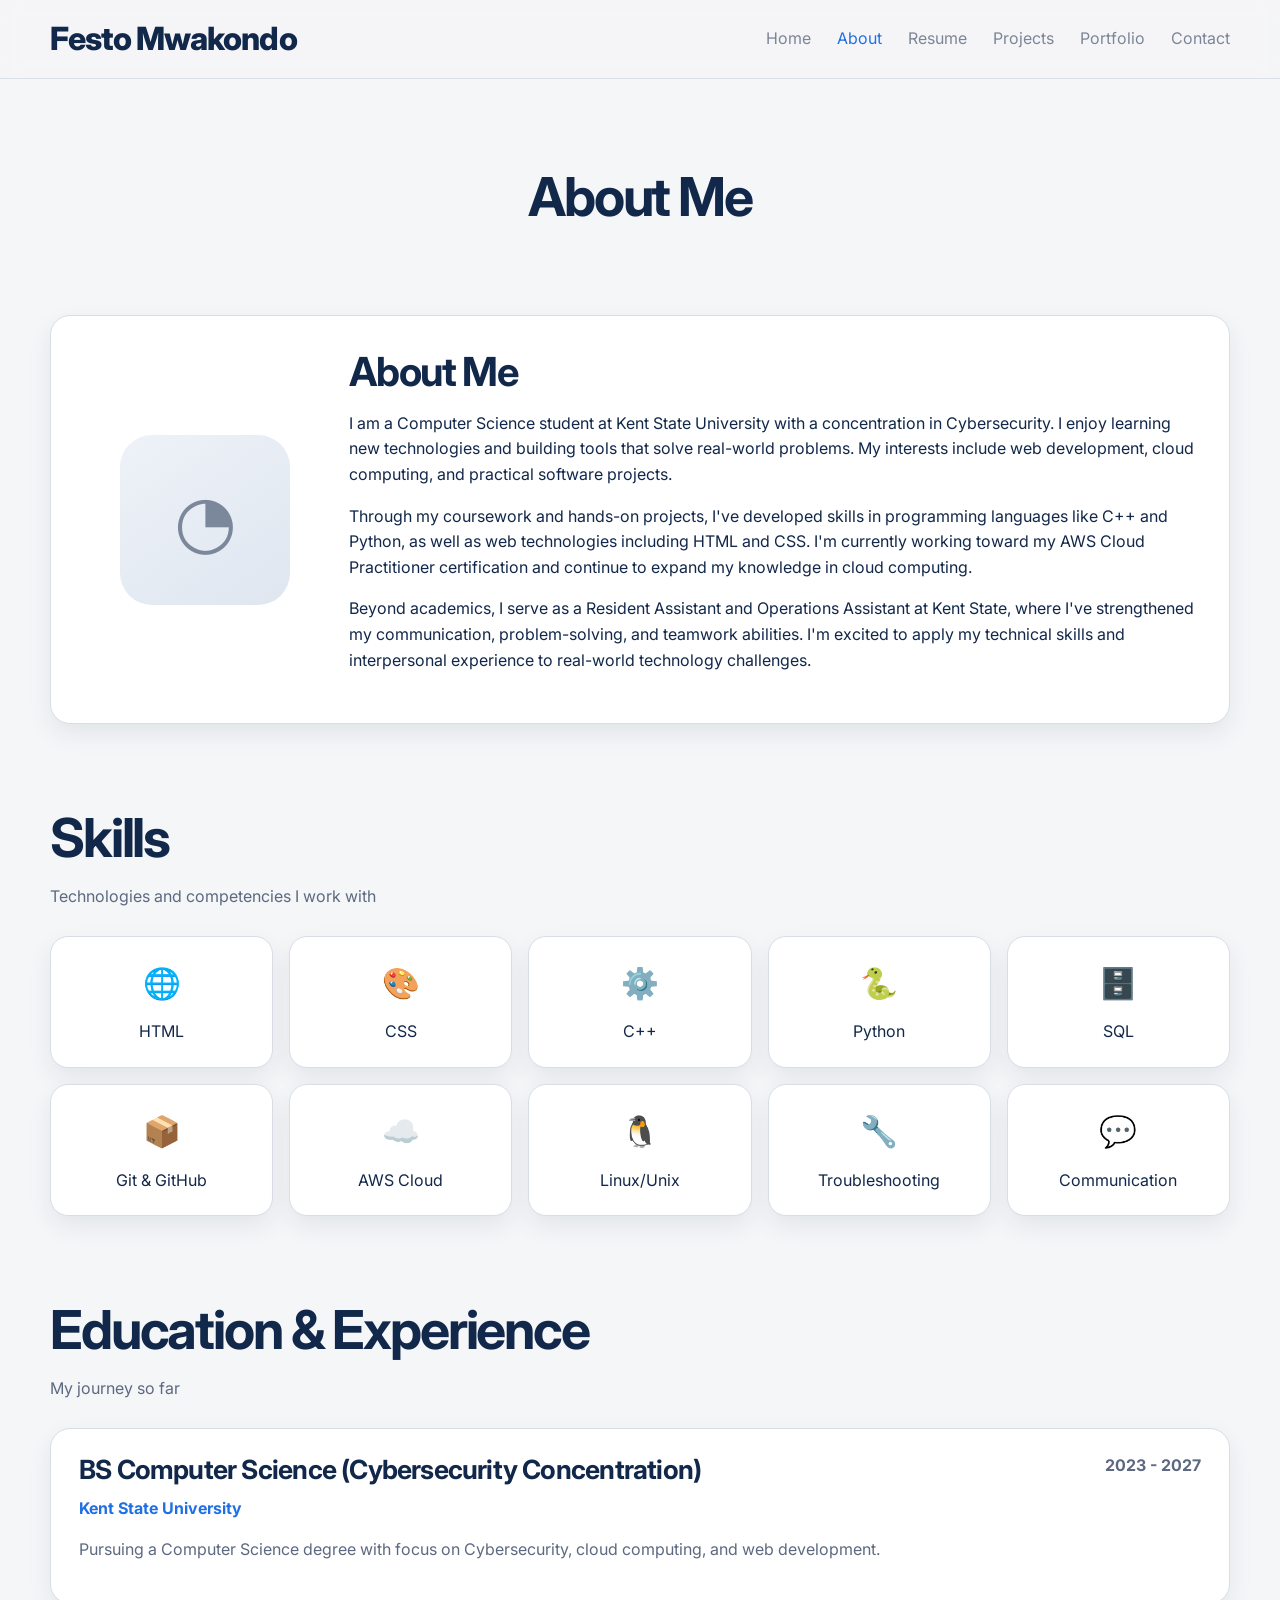
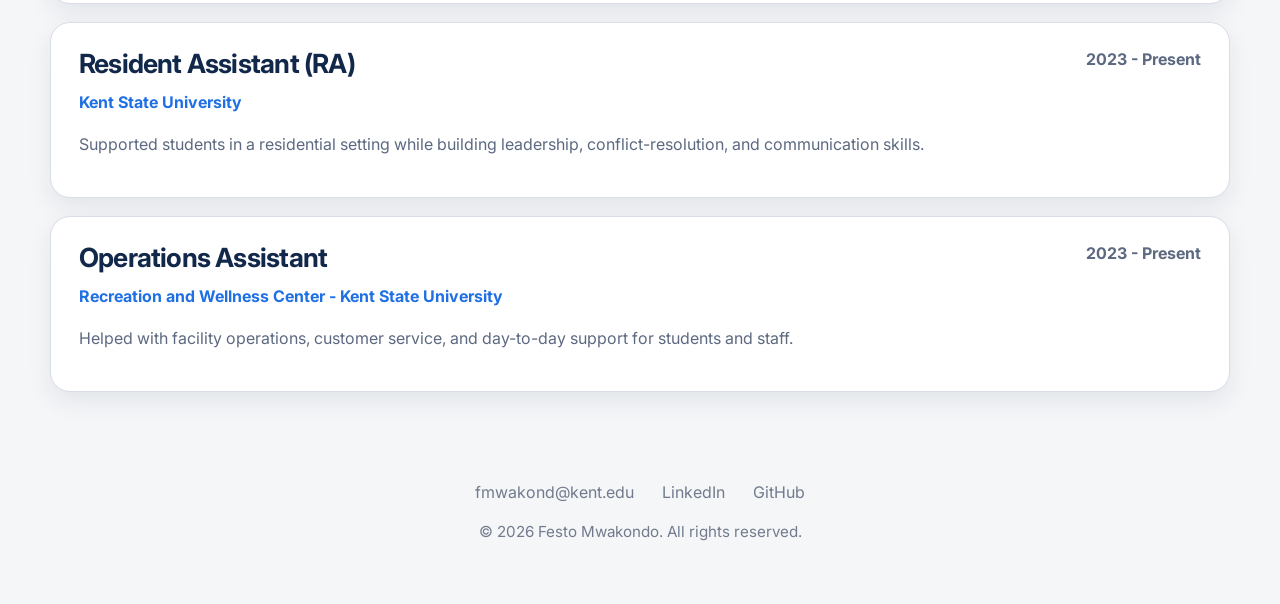
==== about.html @ 7e7125d5 "Initial Commit for my portfolio" ====
<!DOCTYPE html>
<html lang="en">
<head>
  <meta charset="UTF-8">
  <meta name="viewport" content="width=device-width, initial-scale=1.0">
  <title>About | Festo Mwakondo</title>
  <link rel="preconnect" href="https://fonts.googleapis.com">
  <link rel="preconnect" href="https://fonts.gstatic.com" crossorigin>
  <link href="https://fonts.googleapis.com/css2?family=Inter:wght@400;500;600;700;800&display=swap" rel="stylesheet">
  <link rel="stylesheet" href="style.css">
</head>
<body>
  <header class="site-header">
    <div class="container navbar">
      <a class="brand" href="index.html">Festo Mwakondo</a>
      <button class="menu-toggle" aria-label="Toggle navigation"><span></span></button>
      <nav class="nav-links">
        <a href="index.html">Home</a>
        <a class="active" href="about.html">About</a>
        <a href="resume.html">Resume</a>
        <a href="projects.html">Projects</a>
        <a href="portfolio.html">Portfolio</a>
        <a href="contact.html">Contact</a>
      </nav>
    </div>
  </header>

  <main>
    <section class="page-hero container">
      <h1>About Me</h1>
    </section>

    <section class="section">
      <div class="container panel">
        <div class="about-grid">
          <div class="profile-mark">◔</div>
          <div>
            <h2 class="section-title" style="font-size:2.5rem;">About Me</h2>
            <p>I am a Computer Science student at Kent State University with a concentration in Cybersecurity. I enjoy learning new technologies and building tools that solve real-world problems. My interests include web development, cloud computing, and practical software projects.</p>
            <p>Through my coursework and hands-on projects, I've developed skills in programming languages like C++ and Python, as well as web technologies including HTML and CSS. I'm currently working toward my AWS Cloud Practitioner certification and continue to expand my knowledge in cloud computing.</p>
            <p>Beyond academics, I serve as a Resident Assistant and Operations Assistant at Kent State, where I've strengthened my communication, problem-solving, and teamwork abilities. I'm excited to apply my technical skills and interpersonal experience to real-world technology challenges.</p>
          </div>
        </div>
      </div>
    </section>

    <section class="section">
      <div class="container">
        <h2 class="section-title">Skills</h2>
        <p class="section-subtitle">Technologies and competencies I work with</p>
        <div class="skills-grid spacer-top">
          <div class="skill-tile"><span>🌐</span>HTML</div>
          <div class="skill-tile"><span>🎨</span>CSS</div>
          <div class="skill-tile"><span>⚙️</span>C++</div>
          <div class="skill-tile"><span>🐍</span>Python</div>
          <div class="skill-tile"><span>🗄️</span>SQL</div>
          <div class="skill-tile"><span>📦</span>Git &amp; GitHub</div>
          <div class="skill-tile"><span>☁️</span>AWS Cloud</div>
          <div class="skill-tile"><span>🐧</span>Linux/Unix</div>
          <div class="skill-tile"><span>🔧</span>Troubleshooting</div>
          <div class="skill-tile"><span>💬</span>Communication</div>
        </div>
      </div>
    </section>

    <section class="section">
      <div class="container">
        <h2 class="section-title">Education &amp; Experience</h2>
        <p class="section-subtitle">My journey so far</p>
        <div class="timeline spacer-top">
          <article class="timeline-card">
            <div class="row-between">
              <div>
                <h3>BS Computer Science (Cybersecurity Concentration)</h3>
                <div class="text-link">Kent State University</div>
                <p class="muted">Pursuing a Computer Science degree with focus on Cybersecurity, cloud computing, and web development.</p>
              </div>
              <strong class="muted">2023 - 2027</strong>
            </div>
          </article>
          <article class="timeline-card">
            <div class="row-between">
              <div>
                <h3>Resident Assistant (RA)</h3>
                <div class="text-link">Kent State University</div>
                <p class="muted">Supported students in a residential setting while building leadership, conflict-resolution, and communication skills.</p>
              </div>
              <strong class="muted">2023 - Present</strong>
            </div>
          </article>
          <article class="timeline-card">
            <div class="row-between">
              <div>
                <h3>Operations Assistant</h3>
                <div class="text-link">Recreation and Wellness Center - Kent State University</div>
                <p class="muted">Helped with facility operations, customer service, and day-to-day support for students and staff.</p>
              </div>
              <strong class="muted">2023 - Present</strong>
            </div>
          </article>
        </div>
      </div>
    </section>
  </main>

  <footer class="site-footer">
    <div class="container">
      <div class="footer-links">
        <a href="mailto:fmwakond@kent.edu">fmwakond@kent.edu</a>
        <a href="https://www.linkedin.com/in/festo-mwakondo-205a75371/" target="_blank" rel="noreferrer">LinkedIn</a>
        <a href="https://github.com/festonathan" target="_blank" rel="noreferrer">GitHub</a>
      </div>
      <div class="footer-copy">&copy; <span data-year></span> Festo Mwakondo. All rights reserved.</div>
    </div>
  </footer>

  <script src="script.js"></script>
</body>
</html>
---- style.css ----
:root {
  --bg: #f5f6f8;
  --surface: #ffffff;
  --surface-2: #fbfbfc;
  --text: #12284a;
  --muted: #5c6980;
  --line: #d8dde6;
  --primary: #1f6fe5;
  --shadow: 0 10px 24px rgba(17, 32, 61, 0.08);
  --radius: 20px;
  --radius-sm: 14px;
  --container: 1180px;
}

* {
  box-sizing: border-box;
}

html {
  scroll-behavior: smooth;
}

body {
  margin: 0;
  font-family: Inter, Arial, Helvetica, sans-serif;
  background: var(--bg);
  color: var(--text);
  line-height: 1.6;
}

a {
  color: inherit;
  text-decoration: none;
}

img {
  max-width: 100%;
  display: block;
}

.container {
  width: min(calc(100% - 48px), var(--container));
  margin: 0 auto;
}

.site-header {
  position: sticky;
  top: 0;
  z-index: 100;
  backdrop-filter: blur(10px);
  background: rgba(245, 246, 248, 0.9);
  border-bottom: 1px solid rgba(216, 221, 230, 0.9);
}

.navbar {
  min-height: 78px;
  display: flex;
  align-items: center;
  justify-content: space-between;
  gap: 24px;
}

.brand {
  font-size: 2rem;
  font-weight: 800;
  letter-spacing: -0.03em;
}

.nav-links {
  display: flex;
  align-items: center;
  gap: 26px;
}

.nav-links a {
  color: #7b8597;
  font-size: 1rem;
  transition: color 0.2s ease;
}

.nav-links a:hover,
.nav-links a.active {
  color: var(--primary);
}

.menu-toggle {
  display: none;
  border: 0;
  background: transparent;
  cursor: pointer;
  width: 44px;
  height: 44px;
  border-radius: 10px;
}

.menu-toggle span,
.menu-toggle::before,
.menu-toggle::after {
  content: "";
  display: block;
  width: 22px;
  height: 2px;
  background: var(--text);
  margin: 5px auto;
  transition: transform 0.2s ease, opacity 0.2s ease;
}

.page-hero {
  padding: 88px 0 36px;
  text-align: center;
}

.page-hero h1,
.section-title,
.hero-title {
  margin: 0 0 10px;
  line-height: 1.12;
  letter-spacing: -0.04em;
}

.page-hero h1,
.section-title {
  font-size: clamp(2.2rem, 5vw, 3.35rem);
}

.page-hero p,
.section-subtitle,
.hero-subtitle,
.lead {
  color: var(--muted);
}

.section {
  padding: 42px 0;
}

.hero-grid {
  min-height: 62vh;
  display: grid;
  align-items: center;
  gap: 54px;
  padding: 52px 0 36px;
}

.hero-copy {
  max-width: 830px;
}

.hero-title {
  font-size: clamp(3rem, 7vw, 5.4rem);
}

.hero-role {
  margin: 0 0 24px;
  font-size: clamp(1.35rem, 2.4vw, 2rem);
  color: var(--primary);
  max-width: 950px;
}

.hero-summary {
  max-width: 800px;
  font-size: 1.2rem;
  color: #33445f;
}

.button-row {
  display: flex;
  flex-wrap: wrap;
  gap: 16px;
  margin-top: 30px;
}

.btn {
  display: inline-flex;
  align-items: center;
  justify-content: center;
  min-height: 54px;
  padding: 0 24px;
  border-radius: 14px;
  border: 2px solid transparent;
  font-weight: 700;
  transition: transform 0.2s ease, box-shadow 0.2s ease, border-color 0.2s ease, background 0.2s ease;
}

.btn:hover {
  transform: translateY(-2px);
  box-shadow: var(--shadow);
}

.btn-primary {
  background: var(--text);
  color: #fff;
}

.btn-outline {
  border-color: var(--text);
  color: var(--text);
  background: transparent;
}

.btn-light {
  background: #edf2fb;
  color: var(--text);
}

.card-grid {
  display: grid;
  grid-template-columns: repeat(3, minmax(0, 1fr));
  gap: 22px;
}

.card,
.panel,
.project-card,
.timeline-card,
.contact-card,
.case-study {
  background: var(--surface);
  border: 1px solid var(--line);
  border-radius: var(--radius);
  box-shadow: var(--shadow);
}

.card {
  padding: 28px;
}

.card-icon {
  width: 60px;
  height: 60px;
  display: grid;
  place-items: center;
  border-radius: 16px;
  background: #f1f6ff;
  color: var(--primary);
  font-size: 1.8rem;
  margin-bottom: 20px;
}

.card h3,
.project-card h3,
.timeline-card h3,
.case-study h3,
.contact-card h3 {
  margin: 0 0 10px;
  font-size: 1.65rem;
  line-height: 1.25;
  letter-spacing: -0.03em;
}

.muted {
  color: var(--muted);
}

.centered-heading {
  text-align: center;
  max-width: 760px;
  margin: 0 auto 32px;
}

.project-grid {
  display: grid;
  grid-template-columns: repeat(3, minmax(0, 1fr));
  gap: 22px;
}

.project-card {
  display: flex;
  flex-direction: column;
  padding: 26px;
  min-height: 100%;
}

.project-card .project-icon {
  width: 78px;
  height: 78px;
  border-radius: 20px;
  display: grid;
  place-items: center;
  font-size: 2rem;
  color: #8f9aae;
  background: #f5f7fb;
  margin-bottom: 26px;
}

.project-card p {
  color: #42516b;
}

.tags {
  display: flex;
  flex-wrap: wrap;
  gap: 10px;
  margin: 18px 0 24px;
}

.tag {
  padding: 7px 12px;
  border-radius: 999px;
  font-size: 0.94rem;
  font-weight: 600;
  background: #eef4ff;
  color: #35548d;
}

.text-link {
  font-weight: 700;
  color: var(--primary);
}

.about-grid,
.resume-header,
.contact-grid,
.case-top,
.case-bottom {
  display: grid;
  gap: 24px;
}

.about-grid {
  grid-template-columns: 240px minmax(0, 1fr);
  align-items: center;
}

.profile-mark {
  width: 170px;
  height: 170px;
  border-radius: 32px;
  margin: 0 auto;
  background: linear-gradient(145deg, #eef2f8, #dfe6f0);
  display: grid;
  place-items: center;
  font-size: 4.5rem;
  color: #7b879b;
}

.panel {
  padding: 34px;
}

.skills-grid {
  display: grid;
  grid-template-columns: repeat(5, minmax(0, 1fr));
  gap: 16px;
}

.skill-tile {
  padding: 22px 14px;
  text-align: center;
  background: var(--surface);
  border: 1px solid var(--line);
  border-radius: 18px;
  box-shadow: var(--shadow);
}

.skill-tile span {
  display: block;
  font-size: 1.9rem;
  margin-bottom: 12px;
}

.timeline {
  display: grid;
  gap: 18px;
}

.timeline-card {
  padding: 24px 28px;
}

.row-between {
  display: flex;
  justify-content: space-between;
  gap: 20px;
  align-items: flex-start;
}

.resume-sheet {
  max-width: 980px;
  margin: 0 auto;
  padding: 48px;
}

.resume-head {
  text-align: center;
  padding-bottom: 26px;
  border-bottom: 1px solid var(--line);
  margin-bottom: 28px;
}

.resume-name {
  font-size: clamp(2.6rem, 6vw, 4.5rem);
  margin: 0 0 10px;
  letter-spacing: -0.04em;
}

.resume-head p {
  margin: 8px 0;
}

.resume-section {
  margin-top: 34px;
}

.resume-section h2 {
  display: flex;
  align-items: center;
  gap: 10px;
  margin: 0 0 18px;
  font-size: 2rem;
}

.resume-columns {
  display: grid;
  grid-template-columns: repeat(2, minmax(0, 1fr));
  gap: 26px;
}

.resume-bullets {
  margin: 14px 0 0;
  padding-left: 20px;
  color: #344661;
}

.resume-bullets li + li {
  margin-top: 8px;
}

.filter-bar {
  display: flex;
  justify-content: center;
  flex-wrap: wrap;
  gap: 12px;
  margin: 24px 0 34px;
}

.filter-btn {
  padding: 10px 18px;
  border-radius: 999px;
  border: 1px solid var(--line);
  background: var(--surface);
  color: var(--text);
  font-weight: 700;
  cursor: pointer;
}

.filter-btn.active,
.filter-btn:hover {
  background: var(--text);
  color: #fff;
  border-color: var(--text);
}

.case-study {
  padding: 28px;
}

.case-study + .case-study {
  margin-top: 28px;
}

.case-top {
  grid-template-columns: 1.1fr 1fr;
  align-items: center;
  padding-bottom: 24px;
  border-bottom: 1px solid var(--line);
}

.case-visual {
  min-height: 240px;
  display: grid;
  place-items: center;
  border-radius: 20px;
  background: #f6f8fb;
  color: #8b95a7;
  font-size: 4rem;
}

.case-bottom {
  grid-template-columns: repeat(3, minmax(0, 1fr));
  padding-top: 24px;
}

.check-list {
  margin: 0;
  padding-left: 0;
  list-style: none;
}

.check-list li {
  position: relative;
  padding-left: 24px;
  margin-top: 10px;
}

.check-list li::before {
  content: "✓";
  position: absolute;
  left: 0;
  top: 0;
  color: var(--primary);
  font-weight: 800;
}

.contact-grid {
  grid-template-columns: 1.05fr 0.95fr;
  align-items: start;
}

.contact-card {
  padding: 28px;
}

form {
  display: grid;
  gap: 16px;
}

label {
  font-size: 0.96rem;
  font-weight: 700;
}

input,
textarea {
  width: 100%;
  border: 1px solid #cfd7e2;
  border-radius: 14px;
  background: #fff;
  padding: 15px 16px;
  font: inherit;
  color: var(--text);
}

textarea {
  min-height: 180px;
  resize: vertical;
}

.stack {
  display: grid;
  gap: 18px;
}

.site-footer {
  padding: 46px 0 60px;
  color: #717b8d;
}

.footer-links {
  display: flex;
  justify-content: center;
  gap: 28px;
  flex-wrap: wrap;
  margin-bottom: 14px;
}

.footer-copy {
  text-align: center;
  font-size: 0.95rem;
}

.spacer-top {
  margin-top: 26px;
}

.hidden {
  display: none !important;
}

@media (max-width: 1080px) {
  .card-grid,
  .project-grid,
  .skills-grid,
  .case-bottom,
  .resume-columns,
  .contact-grid {
    grid-template-columns: repeat(2, minmax(0, 1fr));
  }

  .case-top {
    grid-template-columns: 1fr;
  }
}

@media (max-width: 820px) {
  .navbar {
    min-height: 72px;
  }

  .menu-toggle {
    display: inline-block;
  }

  .nav-links {
    position: absolute;
    top: 72px;
    left: 0;
    right: 0;
    background: rgba(255, 255, 255, 0.98);
    border-bottom: 1px solid var(--line);
    box-shadow: var(--shadow);
    padding: 16px 24px 22px;
    flex-direction: column;
    align-items: flex-start;
    gap: 14px;
    display: none;
  }

  .nav-links.open {
    display: flex;
  }

  .hero-grid,
  .about-grid,
  .card-grid,
  .project-grid,
  .skills-grid,
  .case-bottom,
  .resume-columns,
  .contact-grid {
    grid-template-columns: 1fr;
  }

  .resume-sheet,
  .panel,
  .case-study,
  .contact-card {
    padding: 26px;
  }

  .hero-grid {
    padding-top: 28px;
  }

  .brand {
    font-size: 1.6rem;
  }

  .button-row,
  .row-between {
    flex-direction: column;
    align-items: flex-start;
  }
}
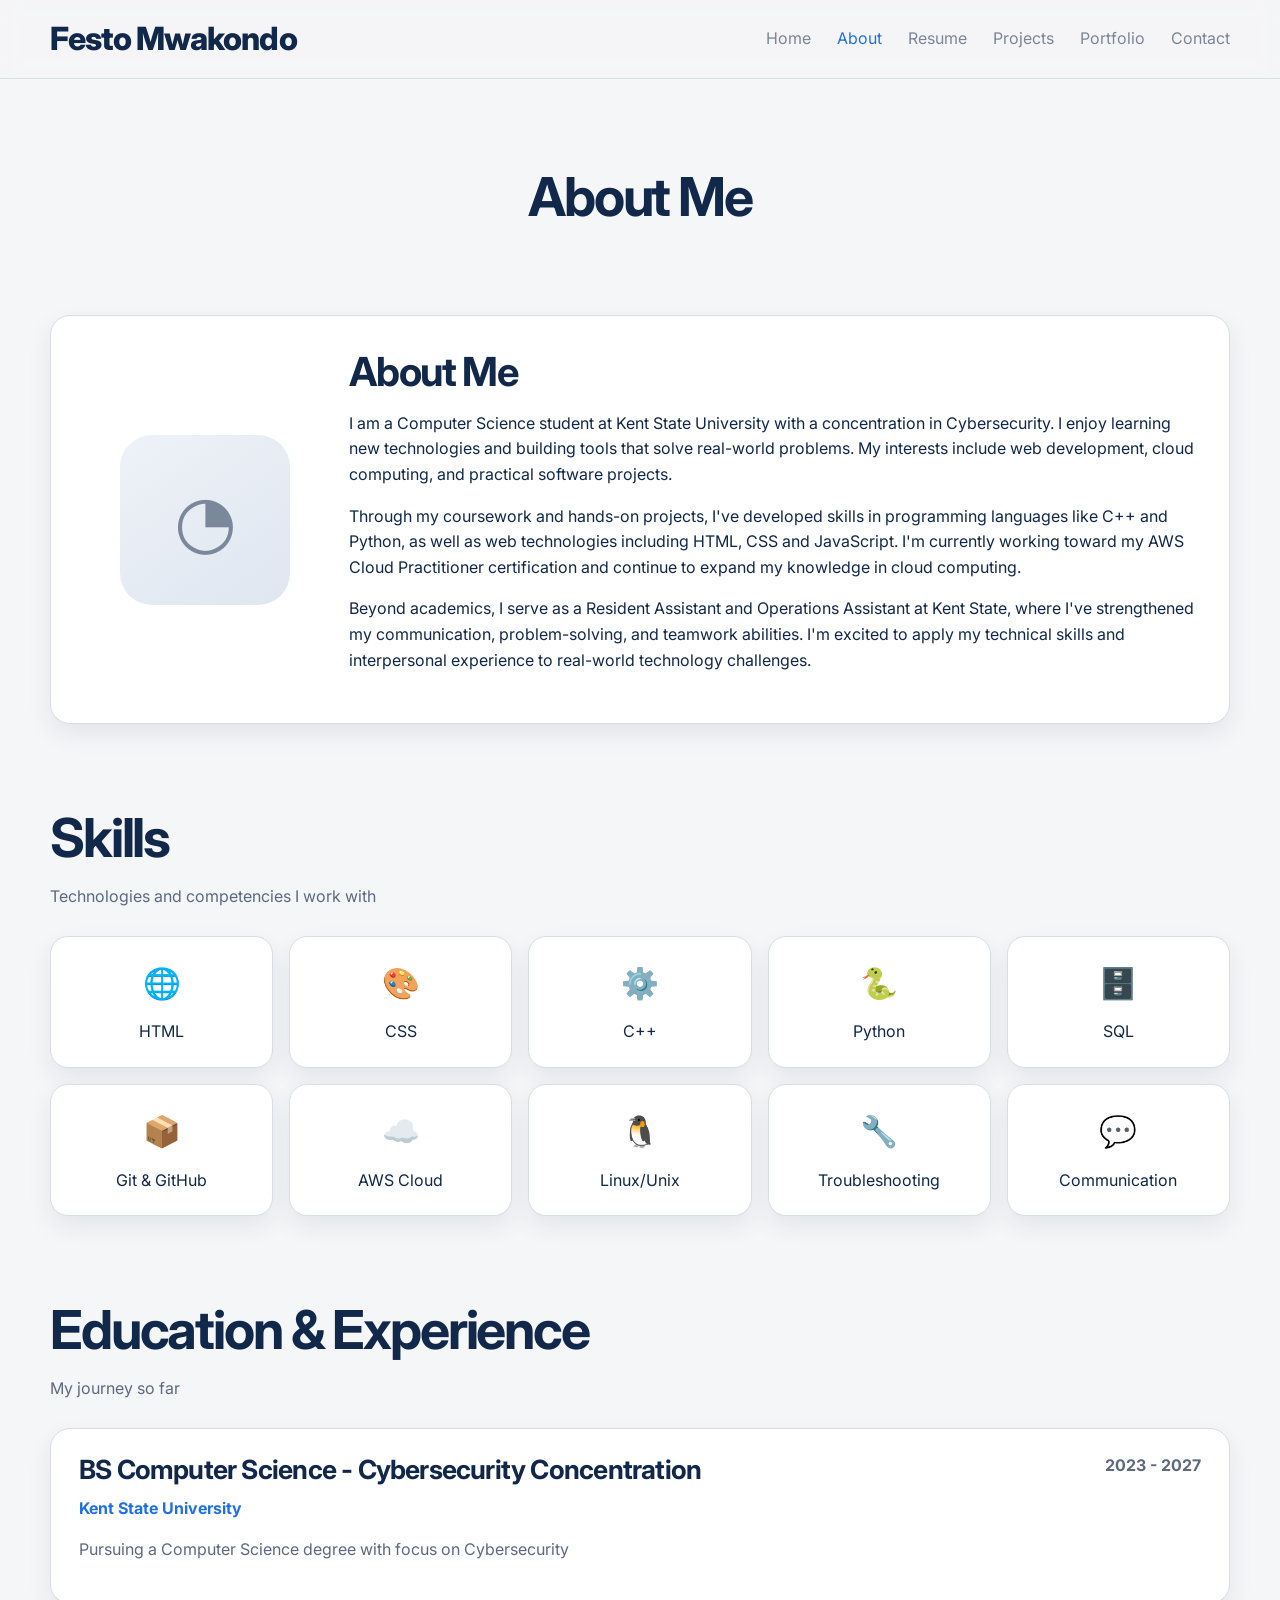
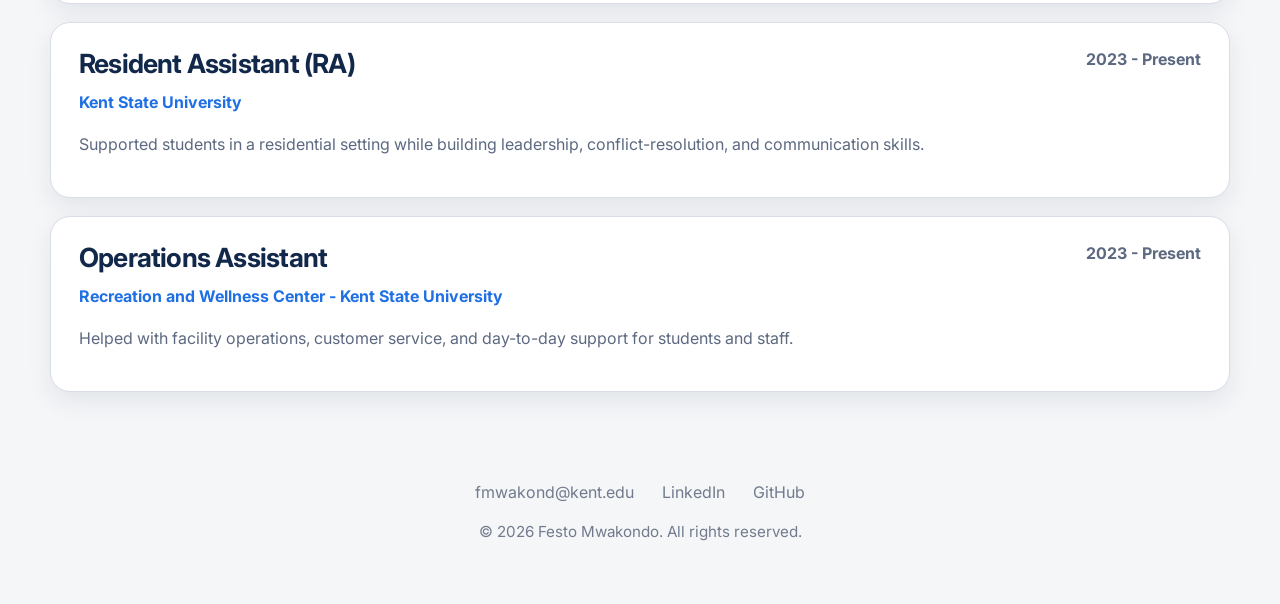
==== commit 7f1db789: "Final Changes to my Website" ====
--- a/about.html
+++ b/about.html
@@ -37,7 +37,7 @@
           <div>
             <h2 class="section-title" style="font-size:2.5rem;">About Me</h2>
             <p>I am a Computer Science student at Kent State University with a concentration in Cybersecurity. I enjoy learning new technologies and building tools that solve real-world problems. My interests include web development, cloud computing, and practical software projects.</p>
-            <p>Through my coursework and hands-on projects, I've developed skills in programming languages like C++ and Python, as well as web technologies including HTML and CSS. I'm currently working toward my AWS Cloud Practitioner certification and continue to expand my knowledge in cloud computing.</p>
+            <p>Through my coursework and hands-on projects, I've developed skills in programming languages like C++ and Python, as well as web technologies including HTML, CSS and JavaScript. I'm currently working toward my AWS Cloud Practitioner certification and continue to expand my knowledge in cloud computing.</p>
             <p>Beyond academics, I serve as a Resident Assistant and Operations Assistant at Kent State, where I've strengthened my communication, problem-solving, and teamwork abilities. I'm excited to apply my technical skills and interpersonal experience to real-world technology challenges.</p>
           </div>
         </div>
@@ -71,9 +71,9 @@
           <article class="timeline-card">
             <div class="row-between">
               <div>
-                <h3>BS Computer Science (Cybersecurity Concentration)</h3>
+                <h3>BS Computer Science - Cybersecurity Concentration</h3>
                 <div class="text-link">Kent State University</div>
-                <p class="muted">Pursuing a Computer Science degree with focus on Cybersecurity, cloud computing, and web development.</p>
+                <p class="muted">Pursuing a Computer Science degree with focus on Cybersecurity</p>
               </div>
               <strong class="muted">2023 - 2027</strong>
             </div>
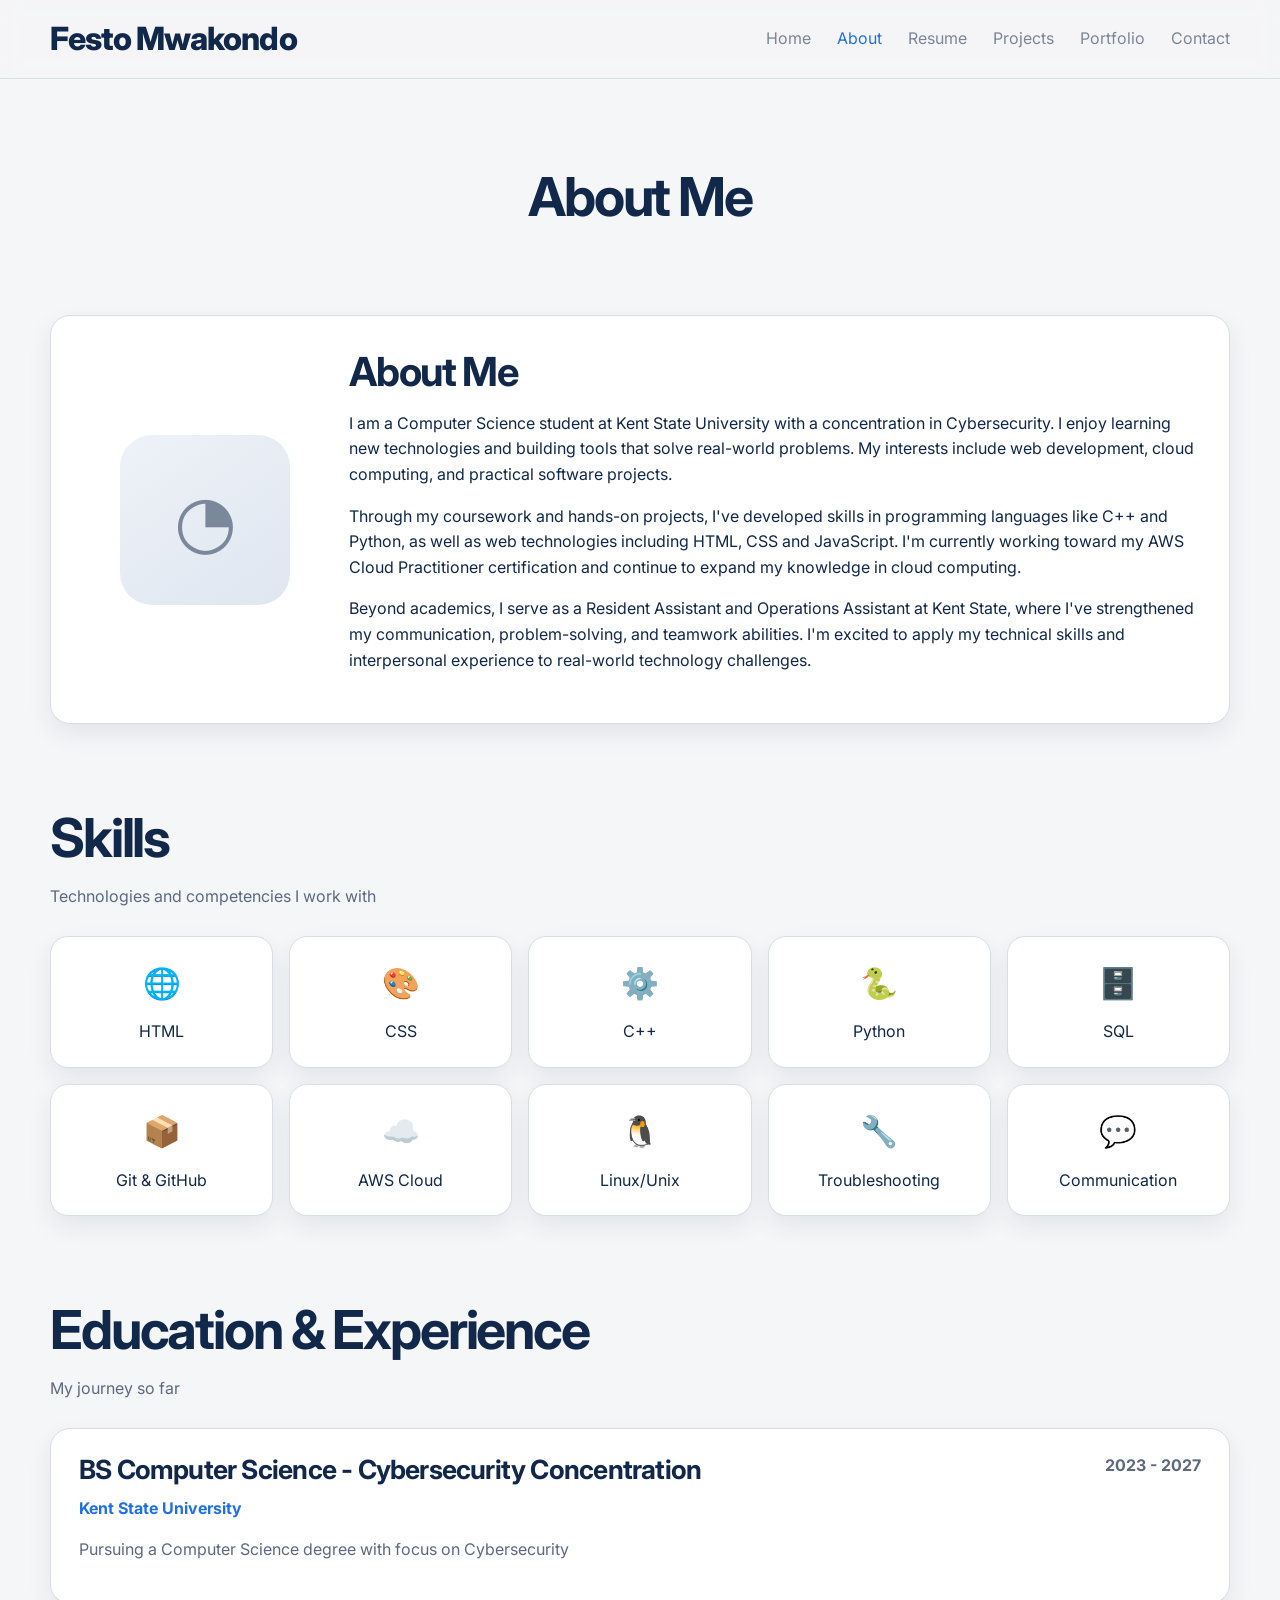
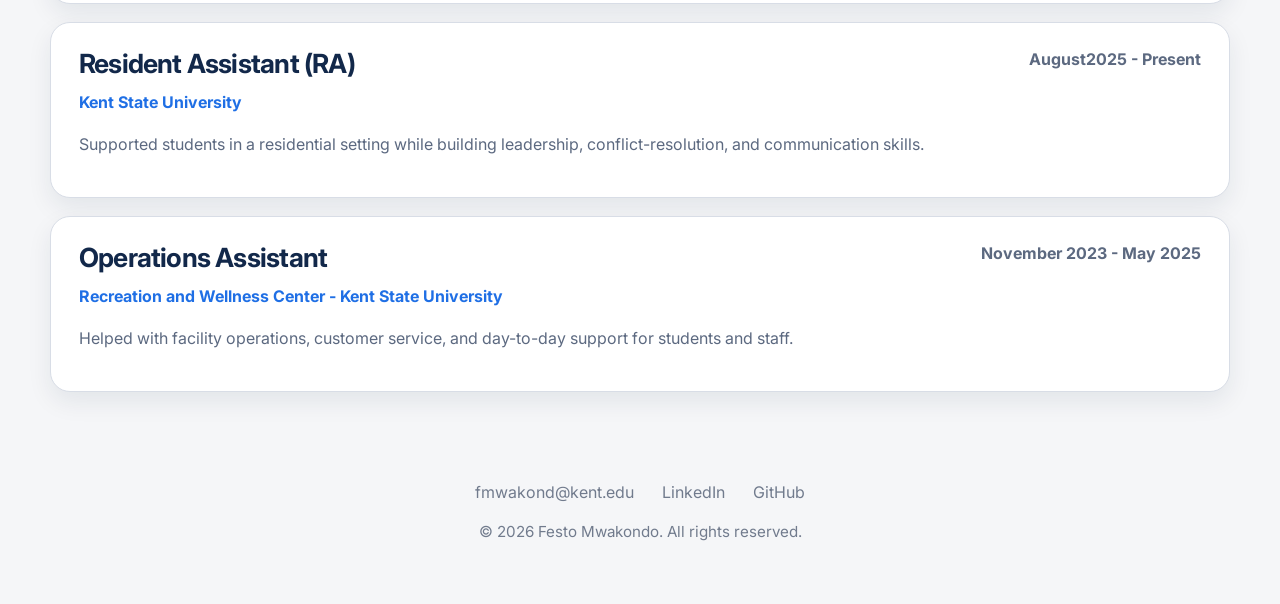
==== commit 053fd0fe: "Final changes" ====
--- a/about.html
+++ b/about.html
@@ -85,7 +85,7 @@
                 <div class="text-link">Kent State University</div>
                 <p class="muted">Supported students in a residential setting while building leadership, conflict-resolution, and communication skills.</p>
               </div>
-              <strong class="muted">2023 - Present</strong>
+              <strong class="muted"> August2025 - Present</strong>
             </div>
           </article>
           <article class="timeline-card">
@@ -95,7 +95,7 @@
                 <div class="text-link">Recreation and Wellness Center - Kent State University</div>
                 <p class="muted">Helped with facility operations, customer service, and day-to-day support for students and staff.</p>
               </div>
-              <strong class="muted">2023 - Present</strong>
+              <strong class="muted"> November 2023 - May 2025</strong>
             </div>
           </article>
         </div>
